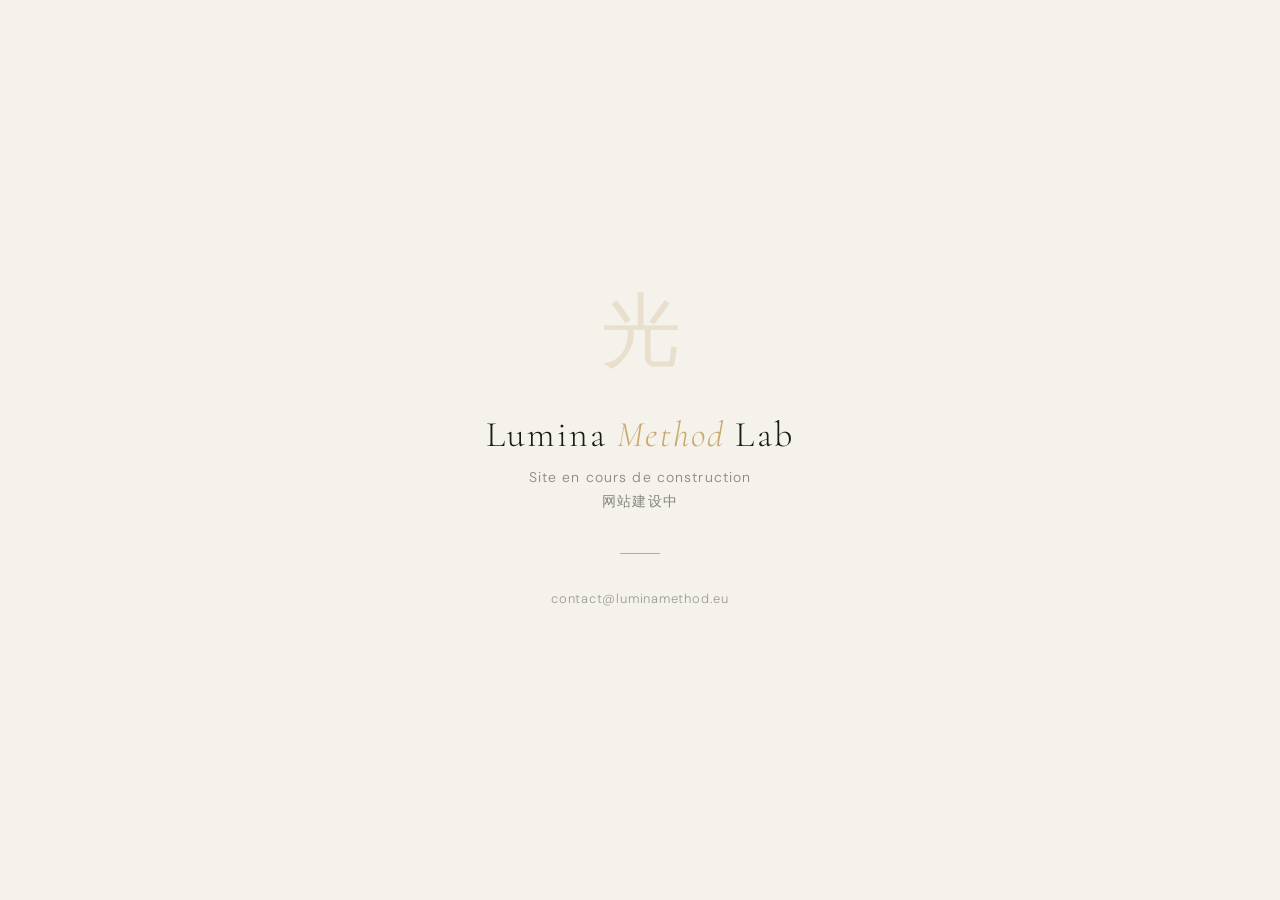
==== index.html @ 683ad3a1 "Add files via upload" ====
<!DOCTYPE html>
<html lang="zh">
<head>
<meta charset="UTF-8">
<meta name="viewport" content="width=device-width, initial-scale=1.0">
<title>Lumina Method Lab — Bientôt</title>
<link href="https://fonts.googleapis.com/css2?family=Cormorant+Garamond:ital,wght@0,300;1,300&family=DM+Sans:wght@300&display=swap" rel="stylesheet">
<style>
  * { margin: 0; padding: 0; box-sizing: border-box; }
  body {
    background: #f5f2ec;
    color: #1a1a18;
    font-family: 'DM Sans', sans-serif;
    font-weight: 300;
    min-height: 100vh;
    display: flex;
    flex-direction: column;
    align-items: center;
    justify-content: center;
    text-align: center;
    padding: 40px;
  }
  .mark {
    font-family: 'Cormorant Garamond', serif;
    font-size: 80px;
    font-weight: 300;
    color: rgba(200,169,110,0.25);
    line-height: 1;
    margin-bottom: 40px;
    letter-spacing: -0.02em;
  }
  h1 {
    font-family: 'Cormorant Garamond', serif;
    font-size: 36px;
    font-weight: 300;
    letter-spacing: 0.06em;
    margin-bottom: 12px;
  }
  h1 span { color: #c8a96e; font-style: italic; }
  p {
    font-size: 14px;
    letter-spacing: 0.08em;
    opacity: 0.5;
    margin-bottom: 6px;
  }
  .divider {
    width: 40px; height: 1px;
    background: #c8a96e;
    margin: 36px auto;
  }
  .contact {
    font-size: 13px;
    opacity: 0.4;
    letter-spacing: 0.06em;
  }
</style>
</head>
<body>
  <div class="mark">光</div>
  <h1>Lumina <span>Method</span> Lab</h1>
  <p>Site en cours de construction</p>
  <p>网站建设中</p>
  <div class="divider"></div>
  <div class="contact">contact@luminamethod.eu</div>
</body>
</html>
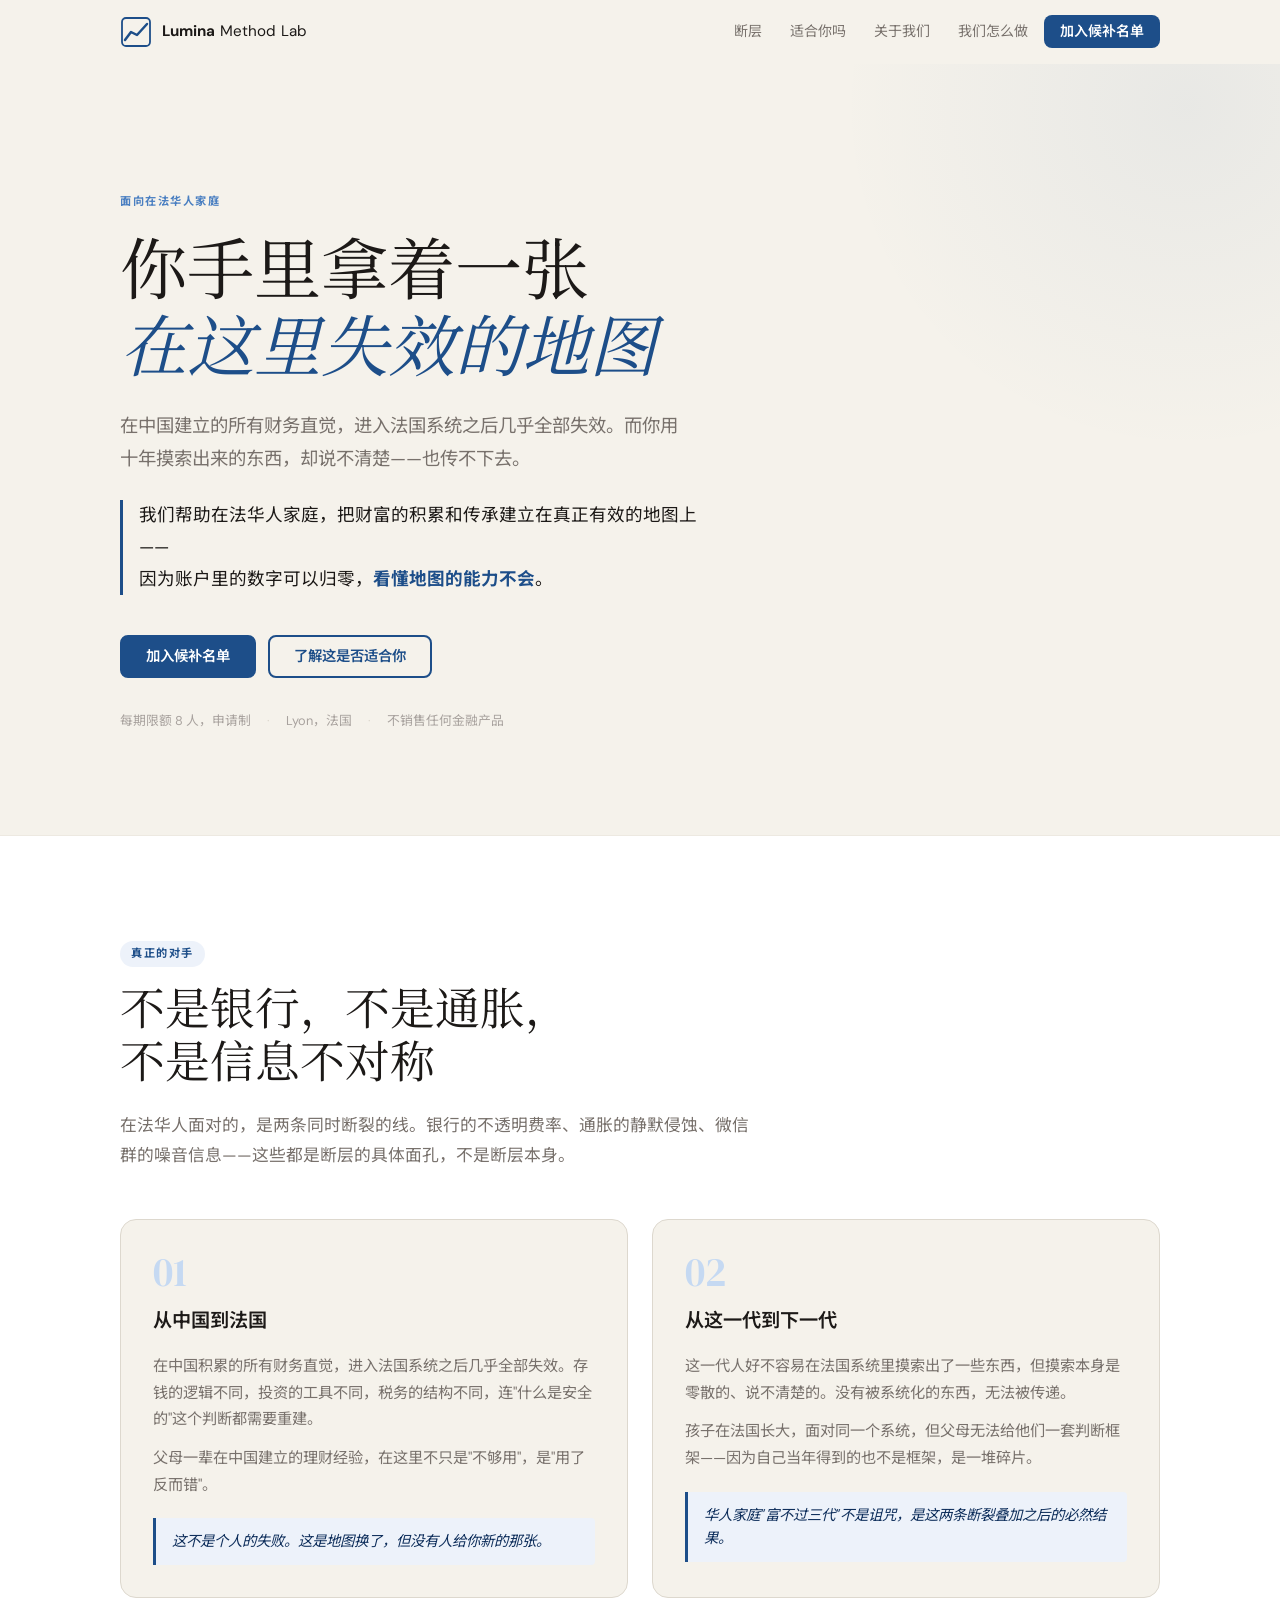
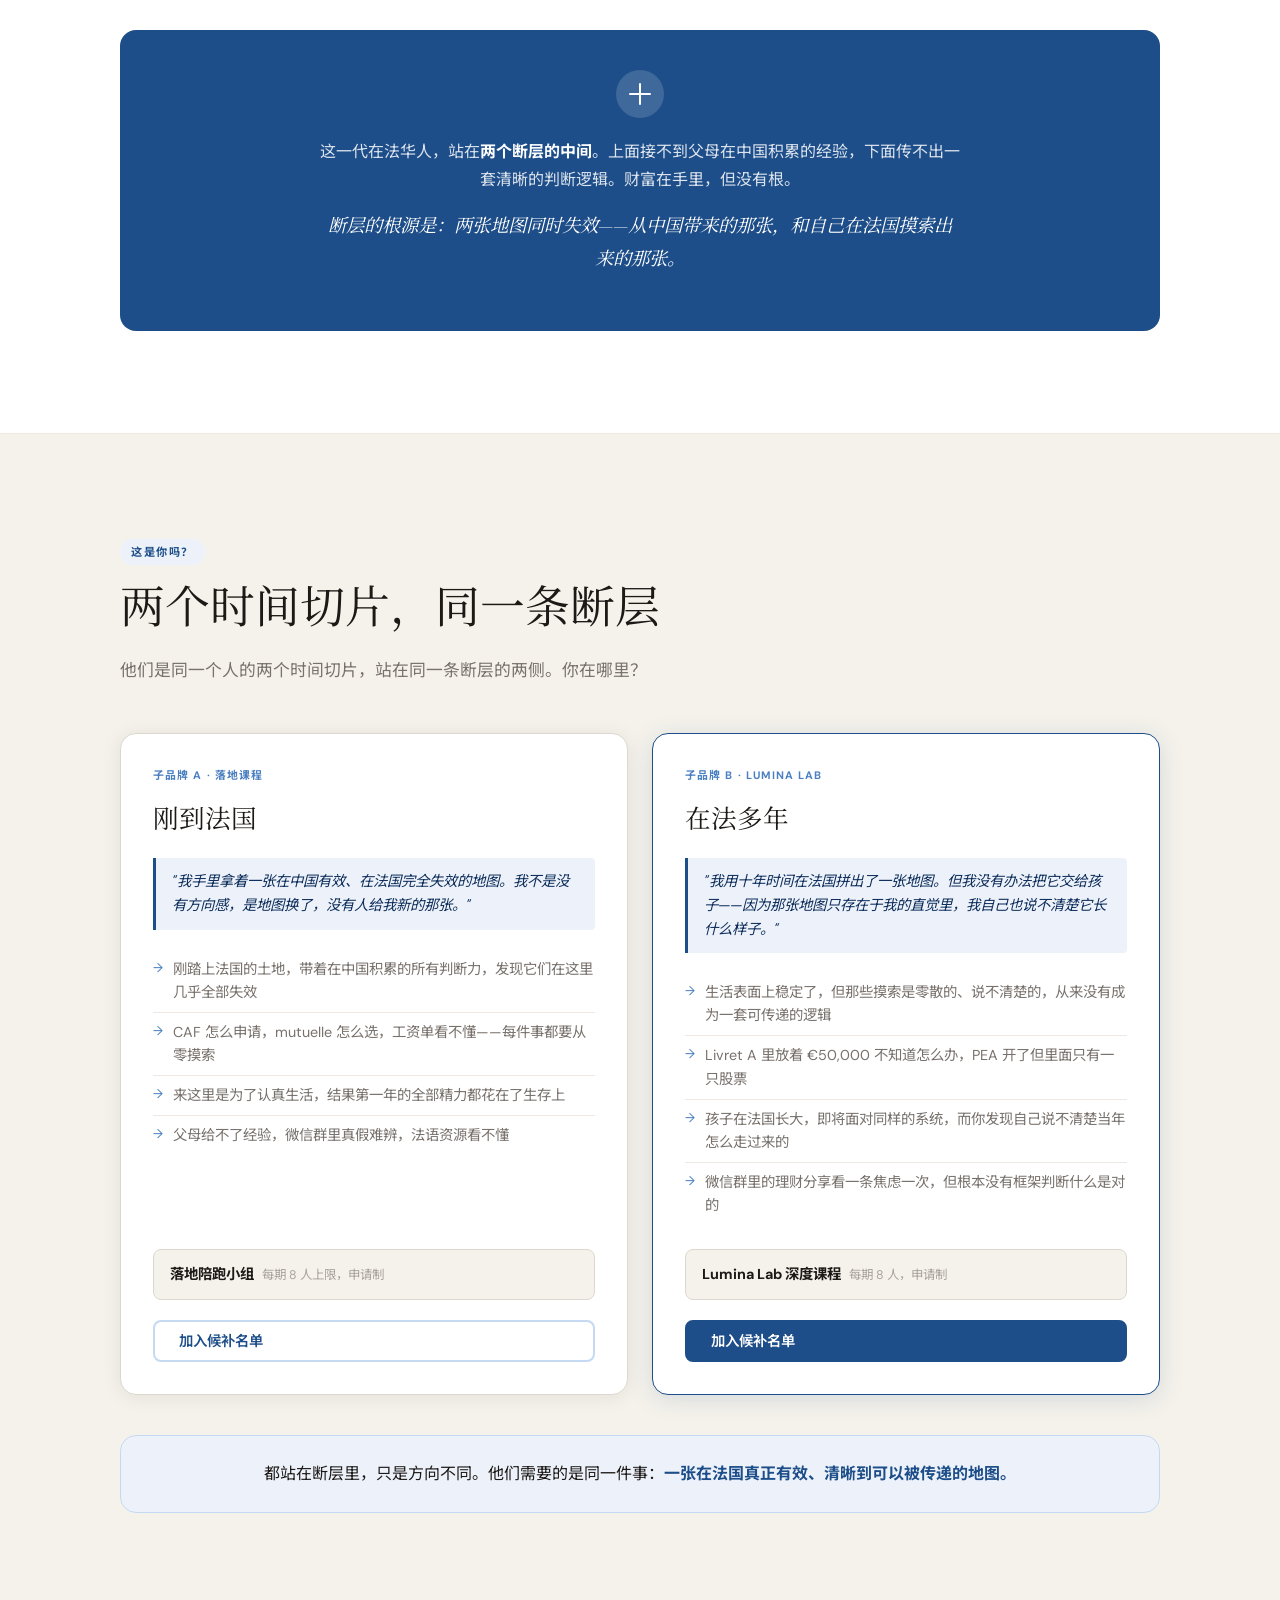
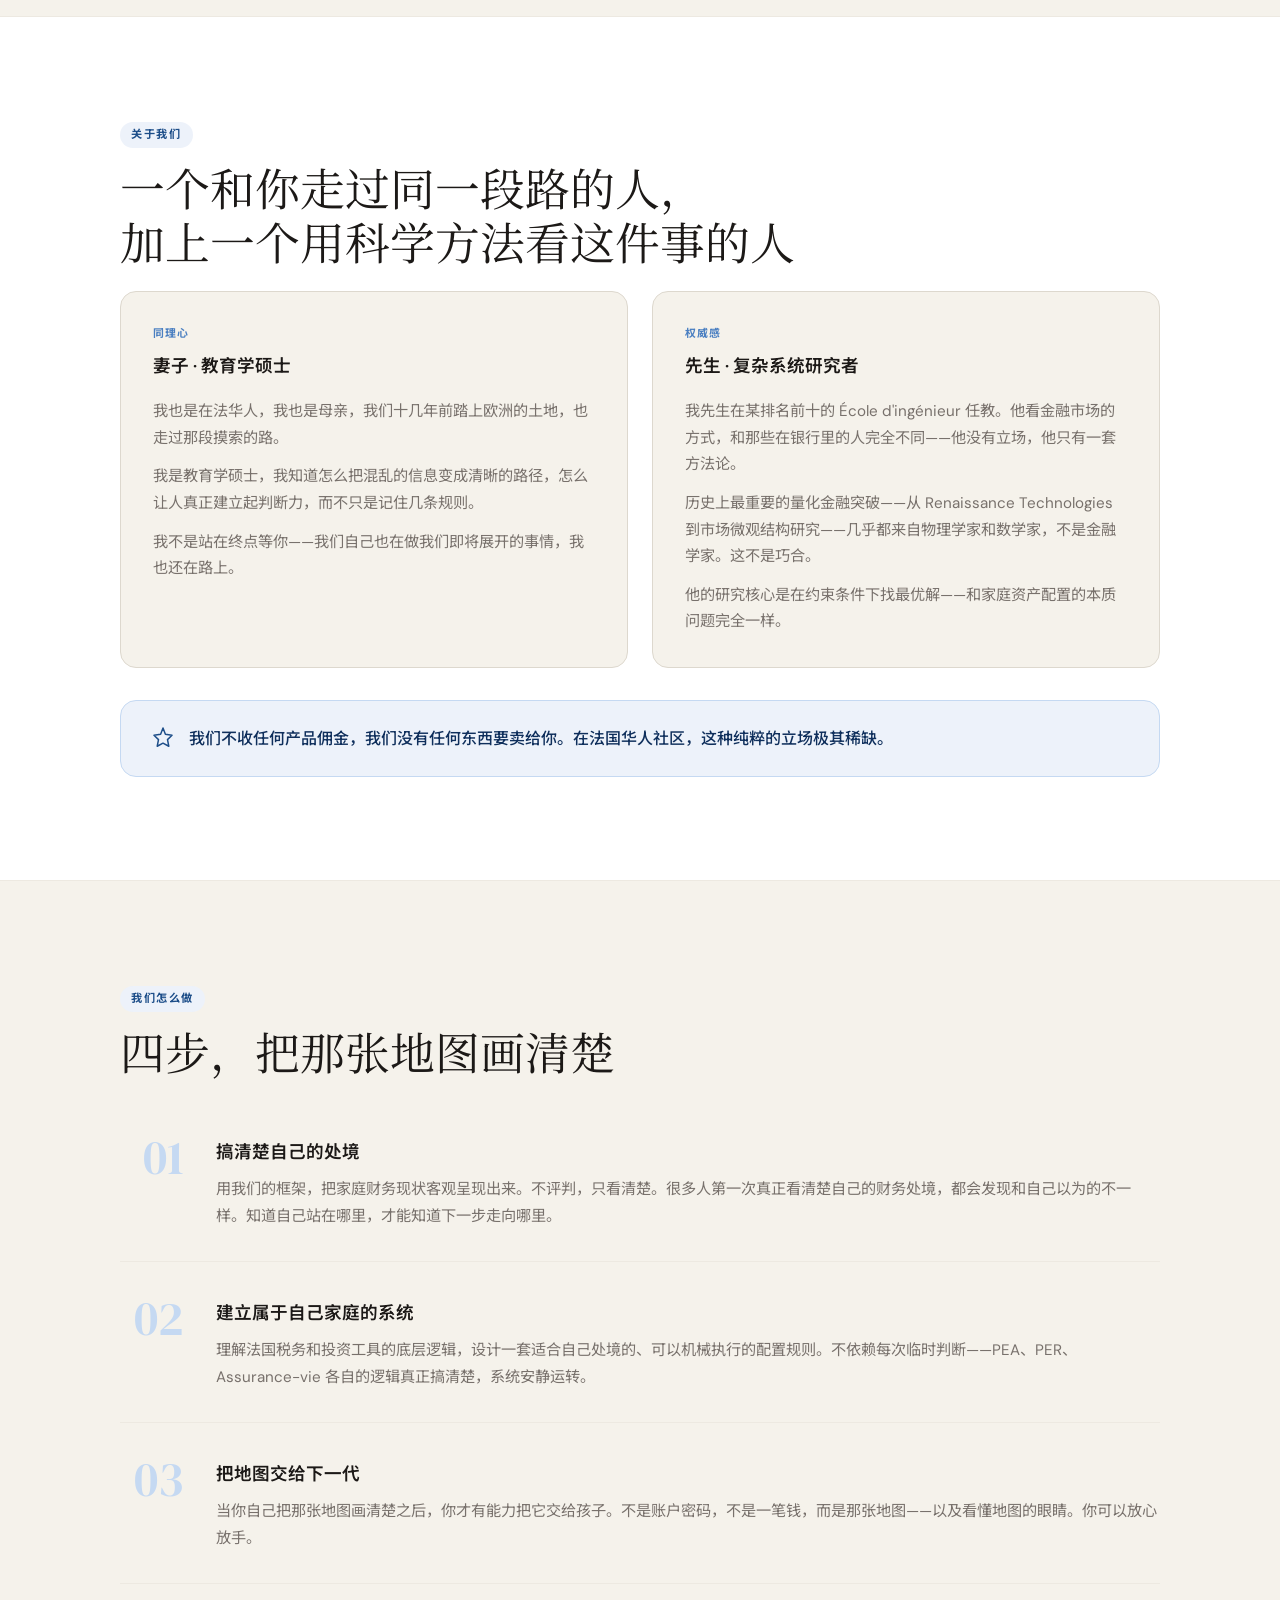
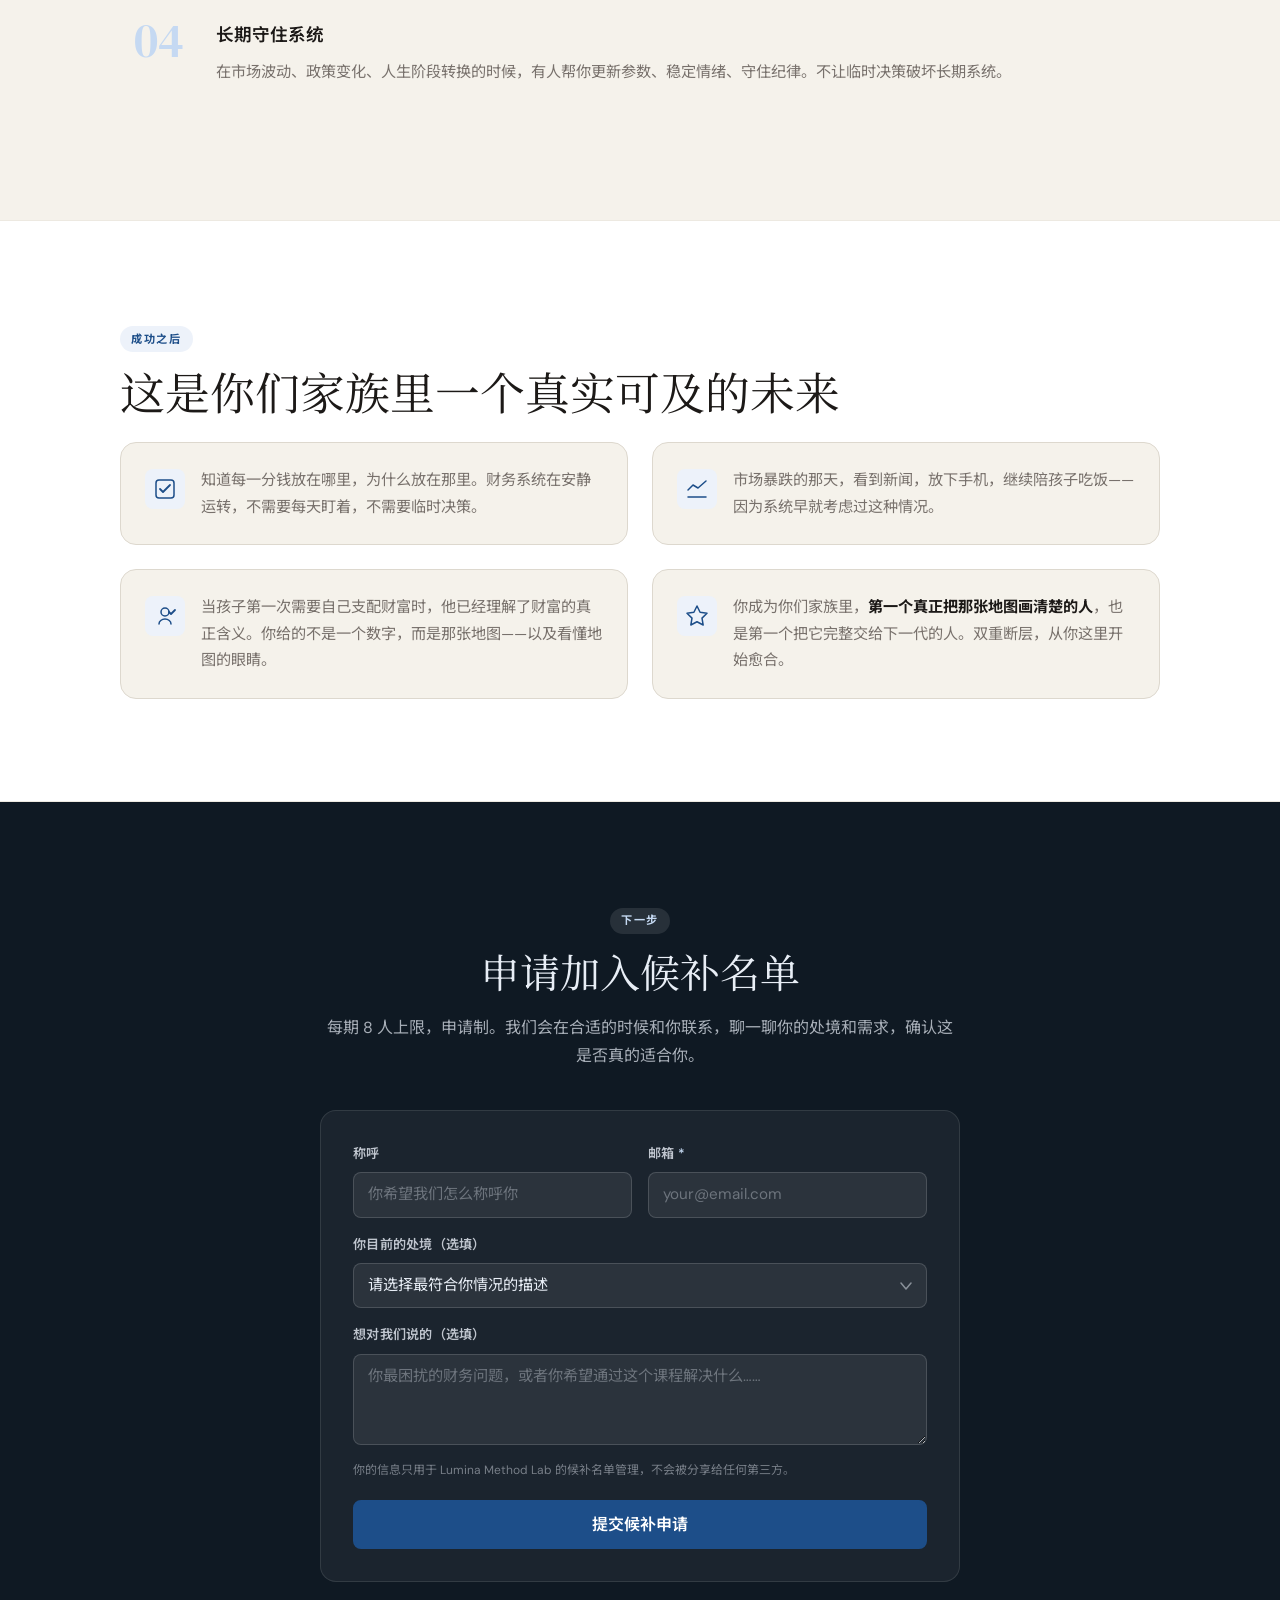
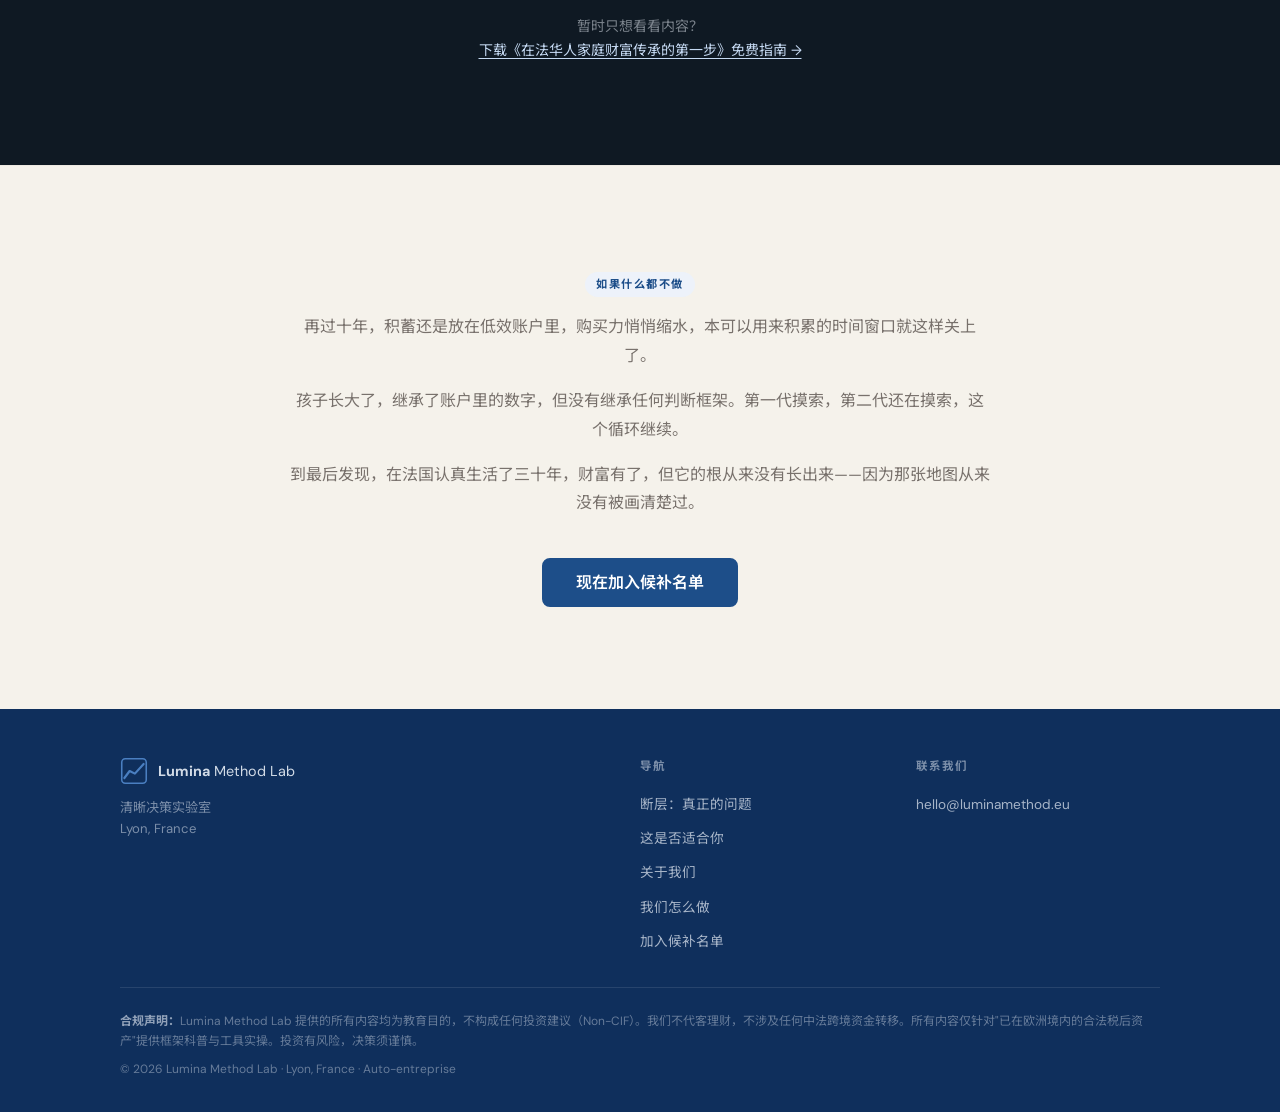
==== commit 8619ab86: "first update" ====
--- a/index.html
+++ b/index.html
@@ -1,66 +1,472 @@
 <!DOCTYPE html>
-<html lang="zh">
+<html lang="zh-Hans">
 <head>
-<meta charset="UTF-8">
-<meta name="viewport" content="width=device-width, initial-scale=1.0">
-<title>Lumina Method Lab — Bientôt</title>
-<link href="https://fonts.googleapis.com/css2?family=Cormorant+Garamond:ital,wght@0,300;1,300&family=DM+Sans:wght@300&display=swap" rel="stylesheet">
-<style>
-  * { margin: 0; padding: 0; box-sizing: border-box; }
-  body {
-    background: #f5f2ec;
-    color: #1a1a18;
-    font-family: 'DM Sans', sans-serif;
-    font-weight: 300;
-    min-height: 100vh;
-    display: flex;
-    flex-direction: column;
-    align-items: center;
-    justify-content: center;
-    text-align: center;
-    padding: 40px;
-  }
-  .mark {
-    font-family: 'Cormorant Garamond', serif;
-    font-size: 80px;
-    font-weight: 300;
-    color: rgba(200,169,110,0.25);
-    line-height: 1;
-    margin-bottom: 40px;
-    letter-spacing: -0.02em;
-  }
-  h1 {
-    font-family: 'Cormorant Garamond', serif;
-    font-size: 36px;
-    font-weight: 300;
-    letter-spacing: 0.06em;
-    margin-bottom: 12px;
-  }
-  h1 span { color: #c8a96e; font-style: italic; }
-  p {
-    font-size: 14px;
-    letter-spacing: 0.08em;
-    opacity: 0.5;
-    margin-bottom: 6px;
-  }
-  .divider {
-    width: 40px; height: 1px;
-    background: #c8a96e;
-    margin: 36px auto;
-  }
-  .contact {
-    font-size: 13px;
-    opacity: 0.4;
-    letter-spacing: 0.06em;
-  }
-</style>
+  <meta charset="UTF-8">
+  <meta name="viewport" content="width=device-width, initial-scale=1.0">
+  <title>Lumina Method Lab｜在法华人家庭财富传承</title>
+  <meta name="description" content="我们帮助在法华人家庭，把财富的积累和传承建立在真正有效的地图上——因为账户里的数字可以归零，看懂地图的能力不会。">
+  <meta property="og:title" content="Lumina Method Lab｜在法华人家庭财富传承">
+  <meta property="og:description" content="我们帮助在法华人家庭，把财富的积累和传承建立在真正有效的地图上。">
+  <meta property="og:type" content="website">
+  <meta name="theme-color" content="#1D4E89">
+  <link rel="icon" type="image/svg+xml" href="data:image/svg+xml,%3Csvg xmlns='http://www.w3.org/2000/svg' viewBox='0 0 32 32'%3E%3Crect x='2' y='2' width='28' height='28' rx='4' fill='none' stroke='%231D4E89' stroke-width='2'/%3E%3Cpolyline points='5,24 11,16 17,19 27,8' fill='none' stroke='%231D4E89' stroke-width='2.5' stroke-linecap='round' stroke-linejoin='round'/%3E%3C/svg%3E">
+  <link rel="preconnect" href="https://fonts.googleapis.com">
+  <link rel="preconnect" href="https://fonts.gstatic.com" crossorigin>
+  <link href="https://fonts.googleapis.com/css2?family=DM+Serif+Display:ital@0;1&family=DM+Sans:ital,wght@0,300;0,400;0,500;0,600;0,700;1,400&family=Noto+Sans+SC:wght@400;500;700&family=Noto+Serif+SC:wght@400;600&display=swap" rel="stylesheet">
+  <link rel="stylesheet" href="styles.css">
 </head>
 <body>
-  <div class="mark">光</div>
-  <h1>Lumina <span>Method</span> Lab</h1>
-  <p>Site en cours de construction</p>
-  <p>网站建设中</p>
-  <div class="divider"></div>
-  <div class="contact">contact@luminamethod.eu</div>
+
+  <!-- ====================================================
+       NAVIGATION
+       ==================================================== -->
+  <nav class="nav" id="nav">
+    <div class="nav-inner">
+      <a href="#" class="nav-logo" aria-label="Lumina Method Lab 首页">
+        <svg width="32" height="32" viewBox="0 0 32 32" fill="none" xmlns="http://www.w3.org/2000/svg" aria-hidden="true">
+          <rect x="2" y="2" width="28" height="28" rx="4" stroke="#1D4E89" stroke-width="1.8"/>
+          <polyline points="5,24 11,16 17,19 27,8" fill="none" stroke="#1D4E89" stroke-width="2.5" stroke-linecap="round" stroke-linejoin="round"/>
+        </svg>
+        <span class="nav-logo-text"><strong>Lumina</strong> Method Lab</span>
+      </a>
+      <button class="nav-toggle" id="navToggle" aria-label="打开菜单" aria-expanded="false">
+        <span></span><span></span><span></span>
+      </button>
+      <ul class="nav-links" id="navLinks" role="list">
+        <li><a href="#problem">断层</a></li>
+        <li><a href="#for-whom">适合你吗</a></li>
+        <li><a href="#about">关于我们</a></li>
+        <li><a href="#plan">我们怎么做</a></li>
+        <li><a href="#waitlist" class="nav-cta">加入候补名单</a></li>
+      </ul>
+    </div>
+  </nav>
+
+  <main>
+
+    <!-- ====================================================
+         HERO
+         ==================================================== -->
+    <section class="hero" id="hero">
+      <div class="container">
+        <div class="hero-label">面向在法华人家庭</div>
+        <h1 class="hero-title">
+          你手里拿着一张<br>
+          <em>在这里失效的地图</em>
+        </h1>
+        <p class="hero-subtitle">
+          在中国建立的所有财务直觉，进入法国系统之后几乎全部失效。而你用十年摸索出来的东西，却说不清楚——也传不下去。
+        </p>
+        <p class="hero-oneliner">
+          我们帮助在法华人家庭，把财富的积累和传承建立在真正有效的地图上——<br>因为账户里的数字可以归零，<strong>看懂地图的能力不会</strong>。
+        </p>
+        <div class="hero-actions">
+          <a href="#waitlist" class="btn btn-primary">加入候补名单</a>
+          <a href="#for-whom" class="btn btn-secondary">了解这是否适合你</a>
+        </div>
+        <div class="hero-proof">
+          <span>每期限额 8 人，申请制</span>
+          <span class="dot">·</span>
+          <span>Lyon，法国</span>
+          <span class="dot">·</span>
+          <span>不销售任何金融产品</span>
+        </div>
+      </div>
+      <div class="hero-bg-accent" aria-hidden="true"></div>
+    </section>
+
+    <!-- ====================================================
+         THE PROBLEM — 双重断层
+         ==================================================== -->
+    <section class="section problem" id="problem">
+      <div class="container">
+        <div class="section-label">真正的对手</div>
+        <h2 class="section-title">不是银行，不是通胀，<br>不是信息不对称</h2>
+        <p class="section-intro">
+          在法华人面对的，是两条同时断裂的线。银行的不透明费率、通胀的静默侵蚀、微信群的噪音信息——这些都是断层的具体面孔，不是断层本身。
+        </p>
+
+        <div class="fault-grid">
+          <div class="fault-card">
+            <div class="fault-number">01</div>
+            <h3 class="fault-title">从中国到法国</h3>
+            <p>在中国积累的所有财务直觉，进入法国系统之后几乎全部失效。存钱的逻辑不同，投资的工具不同，税务的结构不同，连"什么是安全的"这个判断都需要重建。</p>
+            <p>父母一辈在中国建立的理财经验，在这里不只是"不够用"，是"用了反而错"。</p>
+            <div class="fault-quote">这不是个人的失败。这是地图换了，但没有人给你新的那张。</div>
+          </div>
+          <div class="fault-card">
+            <div class="fault-number">02</div>
+            <h3 class="fault-title">从这一代到下一代</h3>
+            <p>这一代人好不容易在法国系统里摸索出了一些东西，但摸索本身是零散的、说不清楚的。没有被系统化的东西，无法被传递。</p>
+            <p>孩子在法国长大，面对同一个系统，但父母无法给他们一套判断框架——因为自己当年得到的也不是框架，是一堆碎片。</p>
+            <div class="fault-quote">华人家庭"富不过三代"不是诅咒，是这两条断裂叠加之后的必然结果。</div>
+          </div>
+        </div>
+
+        <div class="fault-crosspoint">
+          <div class="fault-crosspoint-inner">
+            <div class="fault-crosspoint-icon" aria-hidden="true">
+              <svg width="24" height="24" viewBox="0 0 24 24" fill="none" xmlns="http://www.w3.org/2000/svg">
+                <path d="M12 2L12 22M2 12L22 12" stroke="#1D4E89" stroke-width="2" stroke-linecap="round"/>
+              </svg>
+            </div>
+            <p>这一代在法华人，站在<strong>两个断层的中间</strong>。上面接不到父母在中国积累的经验，下面传不出一套清晰的判断逻辑。财富在手里，但没有根。</p>
+            <p class="fault-crosspoint-emphasis">断层的根源是：两张地图同时失效——从中国带来的那张，和自己在法国摸索出来的那张。</p>
+          </div>
+        </div>
+      </div>
+    </section>
+
+    <!-- ====================================================
+         FOR WHOM — 两个英雄
+         ==================================================== -->
+    <section class="section for-whom" id="for-whom">
+      <div class="container">
+        <div class="section-label">这是你吗？</div>
+        <h2 class="section-title">两个时间切片，同一条断层</h2>
+        <p class="section-intro">
+          他们是同一个人的两个时间切片，站在同一条断层的两侧。你在哪里？
+        </p>
+
+        <div class="persona-grid">
+
+          <div class="persona-card">
+            <div class="persona-tag">子品牌 A · 落地课程</div>
+            <h3 class="persona-title">刚到法国</h3>
+            <p class="persona-feel">
+              "我手里拿着一张在中国有效、在法国完全失效的地图。我不是没有方向感，是地图换了，没有人给我新的那张。"
+            </p>
+            <ul class="persona-list">
+              <li>刚踏上法国的土地，带着在中国积累的所有判断力，发现它们在这里几乎全部失效</li>
+              <li>CAF 怎么申请，mutuelle 怎么选，工资单看不懂——每件事都要从零摸索</li>
+              <li>来这里是为了认真生活，结果第一年的全部精力都花在了生存上</li>
+              <li>父母给不了经验，微信群里真假难辨，法语资源看不懂</li>
+            </ul>
+            <div class="persona-product">
+              <strong>落地陪跑小组</strong>
+              <span>每期 8 人上限，申请制</span>
+            </div>
+            <a href="#waitlist" class="btn btn-outline">加入候补名单</a>
+          </div>
+
+          <div class="persona-card persona-card--accent">
+            <div class="persona-tag">子品牌 B · Lumina Lab</div>
+            <h3 class="persona-title">在法多年</h3>
+            <p class="persona-feel">
+              "我用十年时间在法国拼出了一张地图。但我没有办法把它交给孩子——因为那张地图只存在于我的直觉里，我自己也说不清楚它长什么样子。"
+            </p>
+            <ul class="persona-list">
+              <li>生活表面上稳定了，但那些摸索是零散的、说不清楚的，从来没有成为一套可传递的逻辑</li>
+              <li>Livret A 里放着 €50,000 不知道怎么办，PEA 开了但里面只有一只股票</li>
+              <li>孩子在法国长大，即将面对同样的系统，而你发现自己说不清楚当年怎么走过来的</li>
+              <li>微信群里的理财分享看一条焦虑一次，但根本没有框架判断什么是对的</li>
+            </ul>
+            <div class="persona-product">
+              <strong>Lumina Lab 深度课程</strong>
+              <span>每期 8 人，申请制</span>
+            </div>
+            <a href="#waitlist" class="btn btn-primary">加入候补名单</a>
+          </div>
+
+        </div>
+
+        <div class="persona-shared">
+          <p>都站在断层里，只是方向不同。他们需要的是同一件事：<strong>一张在法国真正有效、清晰到可以被传递的地图。</strong></p>
+        </div>
+      </div>
+    </section>
+
+    <!-- ====================================================
+         ABOUT — 向导
+         ==================================================== -->
+    <section class="section about" id="about">
+      <div class="container">
+        <div class="section-label">关于我们</div>
+        <h2 class="section-title">一个和你走过同一段路的人，<br>加上一个用科学方法看这件事的人</h2>
+
+        <div class="about-grid">
+          <div class="about-card">
+            <div class="about-role">同理心</div>
+            <h3>妻子 · 教育学硕士</h3>
+            <p>我也是在法华人，我也是母亲，我们十几年前踏上欧洲的土地，也走过那段摸索的路。</p>
+            <p>我是教育学硕士，我知道怎么把混乱的信息变成清晰的路径，怎么让人真正建立起判断力，而不只是记住几条规则。</p>
+            <p>我不是站在终点等你——我们自己也在做我们即将展开的事情，我也还在路上。</p>
+          </div>
+          <div class="about-card">
+            <div class="about-role">权威感</div>
+            <h3>先生 · 复杂系统研究者</h3>
+            <p>我先生在某排名前十的 École d'ingénieur 任教。他看金融市场的方式，和那些在银行里的人完全不同——他没有立场，他只有一套方法论。</p>
+            <p>历史上最重要的量化金融突破——从 Renaissance Technologies 到市场微观结构研究——几乎都来自物理学家和数学家，不是金融学家。这不是巧合。</p>
+            <p>他的研究核心是在约束条件下找最优解——和家庭资产配置的本质问题完全一样。</p>
+          </div>
+        </div>
+
+        <div class="about-stance">
+          <svg class="about-stance-icon" width="20" height="20" viewBox="0 0 20 20" fill="none" xmlns="http://www.w3.org/2000/svg" aria-hidden="true">
+            <path d="M10 1L12.39 7.26L19 8.27L14.5 12.64L15.78 19.23L10 16.17L4.22 19.23L5.5 12.64L1 8.27L7.61 7.26L10 1Z" stroke="#1D4E89" stroke-width="1.5" stroke-linejoin="round"/>
+          </svg>
+          <p>我们不收任何产品佣金，我们没有任何东西要卖给你。在法国华人社区，这种纯粹的立场极其稀缺。</p>
+        </div>
+      </div>
+    </section>
+
+    <!-- ====================================================
+         PLAN — 计划
+         ==================================================== -->
+    <section class="section plan" id="plan">
+      <div class="container">
+        <div class="section-label">我们怎么做</div>
+        <h2 class="section-title">四步，把那张地图画清楚</h2>
+
+        <div class="steps">
+          <div class="step">
+            <div class="step-number">01</div>
+            <div class="step-content">
+              <h3>搞清楚自己的处境</h3>
+              <p>用我们的框架，把家庭财务现状客观呈现出来。不评判，只看清楚。很多人第一次真正看清楚自己的财务处境，都会发现和自己以为的不一样。知道自己站在哪里，才能知道下一步走向哪里。</p>
+            </div>
+          </div>
+          <div class="step">
+            <div class="step-number">02</div>
+            <div class="step-content">
+              <h3>建立属于自己家庭的系统</h3>
+              <p>理解法国税务和投资工具的底层逻辑，设计一套适合自己处境的、可以机械执行的配置规则。不依赖每次临时判断——PEA、PER、Assurance-vie 各自的逻辑真正搞清楚，系统安静运转。</p>
+            </div>
+          </div>
+          <div class="step">
+            <div class="step-number">03</div>
+            <div class="step-content">
+              <h3>把地图交给下一代</h3>
+              <p>当你自己把那张地图画清楚之后，你才有能力把它交给孩子。不是账户密码，不是一笔钱，而是那张地图——以及看懂地图的眼睛。你可以放心放手。</p>
+            </div>
+          </div>
+          <div class="step">
+            <div class="step-number">04</div>
+            <div class="step-content">
+              <h3>长期守住系统</h3>
+              <p>在市场波动、政策变化、人生阶段转换的时候，有人帮你更新参数、稳定情绪、守住纪律。不让临时决策破坏长期系统。</p>
+            </div>
+          </div>
+        </div>
+      </div>
+    </section>
+
+    <!-- ====================================================
+         SUCCESS VISION
+         ==================================================== -->
+    <section class="section success" id="success">
+      <div class="container">
+        <div class="section-label">成功之后</div>
+        <h2 class="section-title">这是你们家族里一个真实可及的未来</h2>
+
+        <div class="success-grid">
+          <div class="success-item">
+            <div class="success-icon" aria-hidden="true">
+              <svg width="24" height="24" viewBox="0 0 24 24" fill="none" xmlns="http://www.w3.org/2000/svg">
+                <rect x="3" y="3" width="18" height="18" rx="3" stroke="#1D4E89" stroke-width="1.5"/>
+                <path d="M7 12L10 15L17 8" stroke="#1D4E89" stroke-width="1.8" stroke-linecap="round" stroke-linejoin="round"/>
+              </svg>
+            </div>
+            <p>知道每一分钱放在哪里，为什么放在那里。财务系统在安静运转，不需要每天盯着，不需要临时决策。</p>
+          </div>
+          <div class="success-item">
+            <div class="success-icon" aria-hidden="true">
+              <svg width="24" height="24" viewBox="0 0 24 24" fill="none" xmlns="http://www.w3.org/2000/svg">
+                <path d="M3 13L8 8L13 11L21 4" stroke="#1D4E89" stroke-width="1.5" stroke-linecap="round" stroke-linejoin="round"/>
+                <path d="M3 20L21 20" stroke="#1D4E89" stroke-width="1.5" stroke-linecap="round"/>
+              </svg>
+            </div>
+            <p>市场暴跌的那天，看到新闻，放下手机，继续陪孩子吃饭——因为系统早就考虑过这种情况。</p>
+          </div>
+          <div class="success-item">
+            <div class="success-icon" aria-hidden="true">
+              <svg width="24" height="24" viewBox="0 0 24 24" fill="none" xmlns="http://www.w3.org/2000/svg">
+                <circle cx="12" cy="8" r="4" stroke="#1D4E89" stroke-width="1.5"/>
+                <path d="M6 20C6 17.239 8.686 15 12 15C15.314 15 18 17.239 18 20" stroke="#1D4E89" stroke-width="1.5" stroke-linecap="round"/>
+                <path d="M16 8L18 10L22 6" stroke="#1D4E89" stroke-width="1.8" stroke-linecap="round" stroke-linejoin="round"/>
+              </svg>
+            </div>
+            <p>当孩子第一次需要自己支配财富时，他已经理解了财富的真正含义。你给的不是一个数字，而是那张地图——以及看懂地图的眼睛。</p>
+          </div>
+          <div class="success-item">
+            <div class="success-icon" aria-hidden="true">
+              <svg width="24" height="24" viewBox="0 0 24 24" fill="none" xmlns="http://www.w3.org/2000/svg">
+                <path d="M12 2L15.09 8.26L22 9.27L17 14.14L18.18 21.02L12 17.77L5.82 21.02L7 14.14L2 9.27L8.91 8.26L12 2Z" stroke="#1D4E89" stroke-width="1.5" stroke-linejoin="round"/>
+              </svg>
+            </div>
+            <p>你成为你们家族里，<strong>第一个真正把那张地图画清楚的人</strong>，也是第一个把它完整交给下一代的人。双重断层，从你这里开始愈合。</p>
+          </div>
+        </div>
+      </div>
+    </section>
+
+    <!-- ====================================================
+         WAITLIST CTA
+         ==================================================== -->
+    <section class="section waitlist" id="waitlist">
+      <div class="container">
+        <div class="waitlist-inner">
+          <div class="section-label light">下一步</div>
+          <h2 class="waitlist-title">申请加入候补名单</h2>
+          <p class="waitlist-subtitle">
+            每期 8 人上限，申请制。我们会在合适的时候和你联系，聊一聊你的处境和需求，确认这是否真的适合你。
+          </p>
+
+          <form class="waitlist-form" id="waitlistForm" novalidate>
+            <div class="form-row">
+              <div class="form-group">
+                <label for="name">称呼</label>
+                <input type="text" id="name" name="name" placeholder="你希望我们怎么称呼你" autocomplete="given-name">
+              </div>
+              <div class="form-group">
+                <label for="email">邮箱 <span class="required">*</span></label>
+                <input type="email" id="email" name="email" placeholder="your@email.com" required autocomplete="email">
+              </div>
+            </div>
+            <div class="form-group">
+              <label for="situation">你目前的处境（选填）</label>
+              <select id="situation" name="situation">
+                <option value="">请选择最符合你情况的描述</option>
+                <option value="new">刚到法国 / 在法不到 3 年</option>
+                <option value="established">在法 3 年以上，生活相对稳定</option>
+                <option value="unsure">不确定，想先了解</option>
+              </select>
+            </div>
+            <div class="form-group">
+              <label for="message">想对我们说的（选填）</label>
+              <textarea id="message" name="message" rows="3" placeholder="你最困扰的财务问题，或者你希望通过这个课程解决什么……"></textarea>
+            </div>
+            <div class="form-disclaimer">
+              你的信息只用于 Lumina Method Lab 的候补名单管理，不会被分享给任何第三方。
+            </div>
+            <button type="submit" class="btn btn-primary btn-large">提交候补申请</button>
+          </form>
+
+          <div class="waitlist-success" id="waitlistSuccess" style="display:none">
+            <div class="success-check" aria-hidden="true">✓</div>
+            <h3>申请已收到</h3>
+            <p>谢谢你迈出这一步。我们会认真读你写的每一条信息，在合适的时候和你联系。</p>
+          </div>
+
+          <div class="waitlist-alternative">
+            <p>暂时只想看看内容？</p>
+            <a href="#" class="link-subtle">下载《在法华人家庭财富传承的第一步》免费指南 →</a>
+          </div>
+        </div>
+      </div>
+    </section>
+
+    <!-- ====================================================
+         IF YOU DON'T ACT
+         ==================================================== -->
+    <section class="section consequence" id="consequence">
+      <div class="container">
+        <div class="consequence-inner">
+          <div class="section-label">如果什么都不做</div>
+          <div class="consequence-text">
+            <p>再过十年，积蓄还是放在低效账户里，购买力悄悄缩水，本可以用来积累的时间窗口就这样关上了。</p>
+            <p>孩子长大了，继承了账户里的数字，但没有继承任何判断框架。第一代摸索，第二代还在摸索，这个循环继续。</p>
+            <p>到最后发现，在法国认真生活了三十年，财富有了，但它的根从来没有长出来——因为那张地图从来没有被画清楚过。</p>
+          </div>
+          <a href="#waitlist" class="btn btn-primary btn-large">现在加入候补名单</a>
+        </div>
+      </div>
+    </section>
+
+  </main>
+
+  <!-- ====================================================
+       FOOTER
+       ==================================================== -->
+  <footer class="footer">
+    <div class="container">
+      <div class="footer-grid">
+        <div class="footer-brand">
+          <a href="#" class="footer-logo" aria-label="Lumina Method Lab">
+            <svg width="28" height="28" viewBox="0 0 32 32" fill="none" xmlns="http://www.w3.org/2000/svg" aria-hidden="true">
+              <rect x="2" y="2" width="28" height="28" rx="4" stroke="#4A7FC1" stroke-width="1.8"/>
+              <polyline points="5,24 11,16 17,19 27,8" fill="none" stroke="#4A7FC1" stroke-width="2.5" stroke-linecap="round" stroke-linejoin="round"/>
+            </svg>
+            <span><strong>Lumina</strong> Method Lab</span>
+          </a>
+          <p class="footer-tagline">清晰决策实验室<br>Lyon, France</p>
+        </div>
+        <div class="footer-nav">
+          <h4>导航</h4>
+          <ul role="list">
+            <li><a href="#problem">断层：真正的问题</a></li>
+            <li><a href="#for-whom">这是否适合你</a></li>
+            <li><a href="#about">关于我们</a></li>
+            <li><a href="#plan">我们怎么做</a></li>
+            <li><a href="#waitlist">加入候补名单</a></li>
+          </ul>
+        </div>
+        <div class="footer-contact">
+          <h4>联系我们</h4>
+          <ul role="list">
+            <li><a href="mailto:hello@luminamethod.eu">hello@luminamethod.eu</a></li>
+          </ul>
+        </div>
+      </div>
+      <div class="footer-disclaimer">
+        <p><strong>合规声明：</strong>Lumina Method Lab 提供的所有内容均为教育目的，不构成任何投资建议（Non-CIF）。我们不代客理财，不涉及任何中法跨境资金转移。所有内容仅针对"已在欧洲境内的合法税后资产"提供框架科普与工具实操。投资有风险，决策须谨慎。</p>
+        <p>© 2026 Lumina Method Lab · Lyon, France · Auto-entreprise</p>
+      </div>
+    </div>
+  </footer>
+
+  <script>
+    // Mobile nav toggle
+    const navToggle = document.getElementById('navToggle');
+    const navLinks = document.getElementById('navLinks');
+    navToggle.addEventListener('click', () => {
+      const expanded = navToggle.getAttribute('aria-expanded') === 'true';
+      navToggle.setAttribute('aria-expanded', String(!expanded));
+      navLinks.classList.toggle('is-open');
+    });
+
+    // Close mobile nav on link click
+    navLinks.querySelectorAll('a').forEach(link => {
+      link.addEventListener('click', () => {
+        navLinks.classList.remove('is-open');
+        navToggle.setAttribute('aria-expanded', 'false');
+      });
+    });
+
+    // Sticky nav shadow on scroll
+    const nav = document.getElementById('nav');
+    window.addEventListener('scroll', () => {
+      nav.classList.toggle('nav--scrolled', window.scrollY > 20);
+    }, { passive: true });
+
+    // Waitlist form
+    const form = document.getElementById('waitlistForm');
+    const successMsg = document.getElementById('waitlistSuccess');
+    form.addEventListener('submit', (e) => {
+      e.preventDefault();
+      const email = document.getElementById('email').value.trim();
+      if (!email) {
+        document.getElementById('email').focus();
+        return;
+      }
+      // For now, show success message.
+      // To connect a real backend, replace this with a fetch() call to your form endpoint.
+      form.style.display = 'none';
+      successMsg.style.display = 'block';
+    });
+
+    // Smooth scroll for anchor links
+    document.querySelectorAll('a[href^="#"]').forEach(anchor => {
+      anchor.addEventListener('click', (e) => {
+        const target = document.querySelector(anchor.getAttribute('href'));
+        if (target) {
+          e.preventDefault();
+          const navHeight = nav.offsetHeight;
+          const top = target.getBoundingClientRect().top + window.scrollY - navHeight - 16;
+          window.scrollTo({ top, behavior: 'smooth' });
+        }
+      });
+    });
+  </script>
 </body>
 </html>
--- a/styles.css
+++ b/styles.css
@@ -0,0 +1,962 @@
+/* ============================================================
+   LUMINA METHOD LAB — Landing Page Styles
+   Brand: Journal × Carte fusion
+   Accent: #1D4E89 (deep navy)  Background: #F5F2EB (warm off-white)
+   Fonts: DM Serif Display · DM Sans · Noto Sans SC
+   ============================================================ */
+
+/* ── Design Tokens ─────────────────────────────────────────── */
+:root {
+  --bg:              #F5F2EB;
+  --bg-dark:         #0F1923;
+  --card:            #FFFFFF;
+  --tint:            #EDF2FA;
+  --tint-dark:       #1A2B3E;
+
+  --accent:          #1D4E89;
+  --accent-dark:     #0F2F5C;
+  --accent-mid:      #4A7FC1;
+  --accent-light:    #C5D9F2;
+
+  --text:            #1C1917;
+  --text-on-dark:    #E8EEF6;
+  --muted:           #78716C;
+  --subtle:          #A8A29E;
+
+  --border:          #DDD8CE;
+  --border-light:    #EDE9E1;
+
+  --font-display:    'DM Serif Display', 'Noto Serif SC', Georgia, serif;
+  --font-body:       'DM Sans', 'Noto Sans SC', -apple-system, sans-serif;
+
+  --radius-sm:       4px;
+  --radius-md:       8px;
+  --radius-lg:       16px;
+  --radius-full:     999px;
+
+  --shadow-card:     0 2px 20px rgba(28, 25, 23, 0.08);
+  --shadow-md:       0 4px 32px rgba(28, 25, 23, 0.12);
+
+  --max-w:           1120px;
+  --nav-h:           64px;
+
+  --ease:            cubic-bezier(0.4, 0, 0.2, 1);
+}
+
+/* ── Reset ─────────────────────────────────────────────────── */
+*, *::before, *::after { box-sizing: border-box; margin: 0; padding: 0; }
+
+html {
+  font-size: 16px;
+  scroll-behavior: smooth;
+  -webkit-text-size-adjust: 100%;
+}
+
+body {
+  font-family: var(--font-body);
+  font-size: 1rem;
+  line-height: 1.75;
+  color: var(--text);
+  background: var(--bg);
+  -webkit-font-smoothing: antialiased;
+  -moz-osx-font-smoothing: grayscale;
+}
+
+img, svg { display: block; max-width: 100%; }
+a { color: inherit; text-decoration: none; }
+ul[role="list"] { list-style: none; }
+button { cursor: pointer; font: inherit; border: none; background: none; }
+
+/* ── Layout helpers ─────────────────────────────────────────── */
+.container {
+  width: 100%;
+  max-width: var(--max-w);
+  margin: 0 auto;
+  padding: 0 clamp(1rem, 4vw, 2.5rem);
+}
+
+.section {
+  padding: clamp(4rem, 8vw, 7rem) 0;
+}
+
+/* ── Typography helpers ─────────────────────────────────────── */
+.section-label {
+  font-size: 0.7rem;
+  font-weight: 700;
+  letter-spacing: 0.14em;
+  text-transform: uppercase;
+  color: var(--accent);
+  background: var(--tint);
+  display: inline-block;
+  padding: 0.2rem 0.7rem;
+  border-radius: var(--radius-full);
+  margin-bottom: 1rem;
+}
+.section-label.light {
+  color: var(--accent-light);
+  background: rgba(255,255,255,0.1);
+}
+
+.section-title {
+  font-family: var(--font-display);
+  font-size: clamp(1.8rem, 4vw, 2.8rem);
+  font-weight: 400;
+  line-height: 1.2;
+  color: var(--text);
+  margin-bottom: 1.25rem;
+}
+
+.section-intro {
+  font-size: 1.05rem;
+  color: var(--muted);
+  max-width: 640px;
+  line-height: 1.8;
+  margin-bottom: 3rem;
+}
+
+/* ── Buttons ─────────────────────────────────────────────────── */
+.btn {
+  display: inline-flex;
+  align-items: center;
+  gap: 0.5rem;
+  font-family: var(--font-body);
+  font-size: 0.9rem;
+  font-weight: 600;
+  line-height: 1;
+  padding: 0.75rem 1.5rem;
+  border-radius: var(--radius-md);
+  transition: background 0.15s var(--ease), color 0.15s var(--ease),
+              box-shadow 0.15s var(--ease), transform 0.1s var(--ease);
+  text-decoration: none;
+  cursor: pointer;
+  border: 2px solid transparent;
+}
+.btn:active { transform: translateY(1px); }
+
+.btn-primary {
+  background: var(--accent);
+  color: #fff;
+  border-color: var(--accent);
+}
+.btn-primary:hover { background: var(--accent-dark); border-color: var(--accent-dark); }
+
+.btn-secondary {
+  background: transparent;
+  color: var(--accent);
+  border-color: var(--accent);
+}
+.btn-secondary:hover {
+  background: var(--tint);
+}
+
+.btn-outline {
+  background: transparent;
+  color: var(--accent);
+  border-color: var(--accent-light);
+}
+.btn-outline:hover { background: var(--tint); border-color: var(--accent); }
+
+.btn-large {
+  font-size: 1rem;
+  padding: 0.9rem 2rem;
+}
+
+/* ── Navigation ─────────────────────────────────────────────── */
+.nav {
+  position: sticky;
+  top: 0;
+  z-index: 100;
+  height: var(--nav-h);
+  background: rgba(245, 242, 235, 0.92);
+  backdrop-filter: blur(10px);
+  -webkit-backdrop-filter: blur(10px);
+  border-bottom: 1px solid transparent;
+  transition: border-color 0.2s, box-shadow 0.2s;
+}
+.nav--scrolled {
+  border-color: var(--border);
+  box-shadow: 0 1px 12px rgba(28,25,23,0.07);
+}
+
+.nav-inner {
+  max-width: var(--max-w);
+  margin: 0 auto;
+  padding: 0 clamp(1rem, 4vw, 2.5rem);
+  height: 100%;
+  display: flex;
+  align-items: center;
+  justify-content: space-between;
+  gap: 1.5rem;
+}
+
+.nav-logo {
+  display: flex;
+  align-items: center;
+  gap: 0.6rem;
+  color: var(--text);
+  text-decoration: none;
+  flex-shrink: 0;
+}
+.nav-logo-text {
+  font-size: 0.95rem;
+  font-weight: 400;
+  letter-spacing: 0.01em;
+  white-space: nowrap;
+}
+.nav-logo-text strong { font-weight: 700; }
+
+.nav-links {
+  display: flex;
+  align-items: center;
+  gap: 0.25rem;
+  list-style: none;
+  flex-wrap: wrap;
+}
+.nav-links a {
+  font-size: 0.875rem;
+  color: var(--muted);
+  padding: 0.4rem 0.75rem;
+  border-radius: var(--radius-sm);
+  transition: color 0.15s, background 0.15s;
+}
+.nav-links a:hover { color: var(--text); background: var(--border-light); }
+.nav-links .nav-cta {
+  background: var(--accent);
+  color: #fff;
+  font-weight: 600;
+  border-radius: var(--radius-md);
+  padding: 0.45rem 1rem;
+}
+.nav-links .nav-cta:hover { background: var(--accent-dark); }
+
+.nav-toggle {
+  display: none;
+  flex-direction: column;
+  gap: 5px;
+  padding: 6px;
+  border-radius: var(--radius-sm);
+}
+.nav-toggle span {
+  display: block;
+  width: 22px;
+  height: 2px;
+  background: var(--text);
+  border-radius: 2px;
+  transition: transform 0.2s, opacity 0.2s;
+}
+
+/* ── Hero ────────────────────────────────────────────────────── */
+.hero {
+  position: relative;
+  overflow: hidden;
+  padding: clamp(5rem, 10vw, 9rem) 0 clamp(4rem, 8vw, 7rem);
+}
+
+.hero-bg-accent {
+  position: absolute;
+  top: -40%;
+  right: -20%;
+  width: 70vw;
+  height: 70vw;
+  max-width: 700px;
+  max-height: 700px;
+  border-radius: 50%;
+  background: radial-gradient(circle, rgba(29,78,137,0.06) 0%, transparent 70%);
+  pointer-events: none;
+}
+
+.hero-label {
+  font-size: 0.7rem;
+  font-weight: 700;
+  letter-spacing: 0.14em;
+  text-transform: uppercase;
+  color: var(--accent-mid);
+  margin-bottom: 1.25rem;
+}
+
+.hero-title {
+  font-family: var(--font-display);
+  font-size: clamp(2.5rem, 6vw, 4.2rem);
+  font-weight: 400;
+  line-height: 1.15;
+  color: var(--text);
+  margin-bottom: 1.5rem;
+  max-width: 700px;
+}
+.hero-title em {
+  font-style: italic;
+  color: var(--accent);
+}
+
+.hero-subtitle {
+  font-size: clamp(1rem, 2vw, 1.15rem);
+  color: var(--muted);
+  max-width: 560px;
+  line-height: 1.8;
+  margin-bottom: 1.5rem;
+}
+
+.hero-oneliner {
+  font-size: clamp(1rem, 2vw, 1.1rem);
+  color: var(--text);
+  max-width: 600px;
+  line-height: 1.8;
+  margin-bottom: 2.5rem;
+  padding-left: 1rem;
+  border-left: 3px solid var(--accent);
+}
+.hero-oneliner strong { color: var(--accent); }
+
+.hero-actions {
+  display: flex;
+  flex-wrap: wrap;
+  gap: 0.75rem;
+  margin-bottom: 2rem;
+}
+
+.hero-proof {
+  display: flex;
+  flex-wrap: wrap;
+  align-items: center;
+  gap: 0.5rem 1rem;
+  font-size: 0.8rem;
+  color: var(--subtle);
+}
+.hero-proof .dot { color: var(--border); }
+
+/* ── Problem / 双重断层 ────────────────────────────────────── */
+.problem {
+  background: var(--card);
+  border-top: 1px solid var(--border-light);
+  border-bottom: 1px solid var(--border-light);
+}
+
+.fault-grid {
+  display: grid;
+  grid-template-columns: 1fr 1fr;
+  gap: 1.5rem;
+  margin-bottom: 2rem;
+}
+
+.fault-card {
+  background: var(--bg);
+  border: 1px solid var(--border);
+  border-radius: var(--radius-lg);
+  padding: 2rem;
+}
+
+.fault-number {
+  font-family: var(--font-display);
+  font-size: 2.5rem;
+  color: var(--accent-light);
+  line-height: 1;
+  margin-bottom: 0.75rem;
+}
+
+.fault-title {
+  font-size: 1.2rem;
+  font-weight: 600;
+  color: var(--text);
+  margin-bottom: 1rem;
+}
+
+.fault-card p {
+  color: var(--muted);
+  margin-bottom: 0.75rem;
+  font-size: 0.95rem;
+}
+
+.fault-quote {
+  margin-top: 1.25rem;
+  padding: 0.75rem 1rem;
+  background: var(--tint);
+  border-left: 3px solid var(--accent);
+  border-radius: 0 var(--radius-sm) var(--radius-sm) 0;
+  font-size: 0.9rem;
+  font-style: italic;
+  color: var(--accent-dark);
+  line-height: 1.6;
+}
+
+.fault-crosspoint {
+  background: var(--accent);
+  border-radius: var(--radius-lg);
+  padding: 2.5rem;
+  color: #fff;
+}
+.fault-crosspoint-inner { max-width: 640px; margin: 0 auto; text-align: center; }
+
+.fault-crosspoint-icon {
+  width: 48px;
+  height: 48px;
+  background: rgba(255,255,255,0.15);
+  border-radius: 50%;
+  display: flex;
+  align-items: center;
+  justify-content: center;
+  margin: 0 auto 1.25rem;
+}
+.fault-crosspoint-icon svg path { stroke: #fff; }
+
+.fault-crosspoint p {
+  color: rgba(255,255,255,0.85);
+  font-size: 1rem;
+  margin-bottom: 1rem;
+  line-height: 1.75;
+}
+.fault-crosspoint p strong { color: #fff; }
+
+.fault-crosspoint-emphasis {
+  font-family: var(--font-display);
+  font-size: 1.15rem !important;
+  color: #fff !important;
+  font-style: italic;
+}
+
+/* ── For Whom / Personas ─────────────────────────────────────── */
+.for-whom { background: var(--bg); }
+
+.persona-grid {
+  display: grid;
+  grid-template-columns: 1fr 1fr;
+  gap: 1.5rem;
+  margin-bottom: 2.5rem;
+}
+
+.persona-card {
+  background: var(--card);
+  border: 1px solid var(--border);
+  border-radius: var(--radius-lg);
+  padding: 2rem;
+  box-shadow: var(--shadow-card);
+  display: flex;
+  flex-direction: column;
+}
+
+.persona-card--accent {
+  border-color: var(--accent);
+  box-shadow: 0 4px 24px rgba(29,78,137,0.15);
+}
+
+.persona-tag {
+  font-size: 0.68rem;
+  font-weight: 700;
+  letter-spacing: 0.1em;
+  text-transform: uppercase;
+  color: var(--accent-mid);
+  margin-bottom: 0.75rem;
+}
+
+.persona-title {
+  font-family: var(--font-display);
+  font-size: 1.6rem;
+  font-weight: 400;
+  color: var(--text);
+  margin-bottom: 1rem;
+}
+
+.persona-feel {
+  font-style: italic;
+  color: var(--accent-dark);
+  background: var(--tint);
+  border-left: 3px solid var(--accent);
+  padding: 0.75rem 1rem;
+  border-radius: 0 var(--radius-sm) var(--radius-sm) 0;
+  margin-bottom: 1.25rem;
+  font-size: 0.9rem;
+  line-height: 1.65;
+}
+
+.persona-list {
+  list-style: none;
+  padding: 0;
+  margin-bottom: 1.5rem;
+  flex: 1;
+}
+.persona-list li {
+  font-size: 0.9rem;
+  color: var(--muted);
+  padding: 0.5rem 0;
+  padding-left: 1.25rem;
+  border-bottom: 1px solid var(--border-light);
+  position: relative;
+  line-height: 1.6;
+}
+.persona-list li::before {
+  content: '→';
+  position: absolute;
+  left: 0;
+  color: var(--accent-mid);
+  font-size: 0.8rem;
+}
+.persona-list li:last-child { border-bottom: none; }
+
+.persona-product {
+  display: flex;
+  align-items: baseline;
+  gap: 0.5rem;
+  flex-wrap: wrap;
+  margin-bottom: 1.25rem;
+  padding: 0.75rem 1rem;
+  background: var(--bg);
+  border-radius: var(--radius-md);
+  border: 1px solid var(--border);
+}
+.persona-product strong {
+  font-size: 0.9rem;
+  color: var(--text);
+}
+.persona-product span {
+  font-size: 0.78rem;
+  color: var(--subtle);
+}
+
+.persona-shared {
+  background: var(--tint);
+  border: 1px solid var(--accent-light);
+  border-radius: var(--radius-lg);
+  padding: 1.5rem 2rem;
+  text-align: center;
+}
+.persona-shared p {
+  color: var(--text);
+  font-size: 1rem;
+  line-height: 1.75;
+}
+.persona-shared strong { color: var(--accent); }
+
+/* ── About ───────────────────────────────────────────────────── */
+.about {
+  background: var(--card);
+  border-top: 1px solid var(--border-light);
+  border-bottom: 1px solid var(--border-light);
+}
+
+.about-grid {
+  display: grid;
+  grid-template-columns: 1fr 1fr;
+  gap: 1.5rem;
+  margin-bottom: 2rem;
+}
+
+.about-card {
+  padding: 2rem;
+  background: var(--bg);
+  border-radius: var(--radius-lg);
+  border: 1px solid var(--border);
+}
+
+.about-role {
+  font-size: 0.68rem;
+  font-weight: 700;
+  letter-spacing: 0.1em;
+  text-transform: uppercase;
+  color: var(--accent-mid);
+  margin-bottom: 0.5rem;
+}
+
+.about-card h3 {
+  font-size: 1.1rem;
+  font-weight: 600;
+  color: var(--text);
+  margin-bottom: 1rem;
+}
+
+.about-card p {
+  font-size: 0.95rem;
+  color: var(--muted);
+  margin-bottom: 0.75rem;
+  line-height: 1.75;
+}
+.about-card p:last-child { margin-bottom: 0; }
+
+.about-stance {
+  display: flex;
+  align-items: flex-start;
+  gap: 1rem;
+  padding: 1.5rem 2rem;
+  background: var(--tint);
+  border-radius: var(--radius-lg);
+  border: 1px solid var(--accent-light);
+}
+.about-stance-icon { flex-shrink: 0; margin-top: 2px; }
+.about-stance p {
+  font-size: 1rem;
+  color: var(--accent-dark);
+  line-height: 1.7;
+  font-weight: 500;
+}
+
+/* ── Plan / Steps ────────────────────────────────────────────── */
+.plan { background: var(--bg); }
+
+.steps {
+  display: flex;
+  flex-direction: column;
+  gap: 0;
+}
+
+.step {
+  display: flex;
+  gap: 2rem;
+  padding: 2rem 0;
+  border-bottom: 1px solid var(--border-light);
+  position: relative;
+}
+.step:last-child { border-bottom: none; }
+
+.step-number {
+  font-family: var(--font-display);
+  font-size: 3rem;
+  color: var(--accent-light);
+  line-height: 1;
+  flex-shrink: 0;
+  width: 4rem;
+  text-align: right;
+}
+
+.step-content { flex: 1; padding-top: 0.25rem; }
+
+.step-content h3 {
+  font-size: 1.1rem;
+  font-weight: 600;
+  color: var(--text);
+  margin-bottom: 0.5rem;
+}
+
+.step-content p {
+  font-size: 0.95rem;
+  color: var(--muted);
+  line-height: 1.75;
+}
+
+/* ── Success ─────────────────────────────────────────────────── */
+.success {
+  background: var(--card);
+  border-top: 1px solid var(--border-light);
+  border-bottom: 1px solid var(--border-light);
+}
+
+.success-grid {
+  display: grid;
+  grid-template-columns: 1fr 1fr;
+  gap: 1.5rem;
+}
+
+.success-item {
+  display: flex;
+  gap: 1rem;
+  align-items: flex-start;
+  padding: 1.5rem;
+  background: var(--bg);
+  border-radius: var(--radius-lg);
+  border: 1px solid var(--border);
+}
+
+.success-icon {
+  flex-shrink: 0;
+  width: 40px;
+  height: 40px;
+  background: var(--tint);
+  border-radius: var(--radius-md);
+  display: flex;
+  align-items: center;
+  justify-content: center;
+  margin-top: 2px;
+}
+
+.success-item p {
+  font-size: 0.95rem;
+  color: var(--muted);
+  line-height: 1.75;
+}
+.success-item p strong { color: var(--text); }
+
+/* ── Waitlist ─────────────────────────────────────────────────── */
+.waitlist {
+  background: var(--bg-dark);
+  color: var(--text-on-dark);
+}
+
+.waitlist-inner {
+  max-width: 640px;
+  margin: 0 auto;
+  text-align: center;
+}
+
+.waitlist-title {
+  font-family: var(--font-display);
+  font-size: clamp(1.8rem, 4vw, 2.5rem);
+  font-weight: 400;
+  color: var(--text-on-dark);
+  margin-bottom: 1rem;
+  line-height: 1.2;
+}
+
+.waitlist-subtitle {
+  font-size: 1rem;
+  color: rgba(232, 238, 246, 0.7);
+  margin-bottom: 2.5rem;
+  line-height: 1.75;
+}
+
+.waitlist-form {
+  text-align: left;
+  background: rgba(255,255,255,0.05);
+  border: 1px solid rgba(255,255,255,0.1);
+  border-radius: var(--radius-lg);
+  padding: 2rem;
+}
+
+.form-row {
+  display: grid;
+  grid-template-columns: 1fr 1fr;
+  gap: 1rem;
+}
+
+.form-group {
+  display: flex;
+  flex-direction: column;
+  gap: 0.4rem;
+  margin-bottom: 1rem;
+}
+
+.form-group label {
+  font-size: 0.82rem;
+  font-weight: 600;
+  color: rgba(232,238,246,0.8);
+  letter-spacing: 0.02em;
+}
+.form-group .required { color: var(--accent-light); }
+
+.form-group input,
+.form-group select,
+.form-group textarea {
+  font-family: var(--font-body);
+  font-size: 0.95rem;
+  line-height: 1.5;
+  color: var(--text-on-dark);
+  background: rgba(255,255,255,0.07);
+  border: 1px solid rgba(255,255,255,0.15);
+  border-radius: var(--radius-md);
+  padding: 0.65rem 0.9rem;
+  width: 100%;
+  transition: border-color 0.15s, background 0.15s;
+  outline: none;
+  appearance: none;
+  -webkit-appearance: none;
+}
+.form-group input::placeholder,
+.form-group textarea::placeholder { color: rgba(232,238,246,0.35); }
+
+.form-group select {
+  background-image: url("data:image/svg+xml,%3Csvg xmlns='http://www.w3.org/2000/svg' width='12' height='8' viewBox='0 0 12 8'%3E%3Cpath d='M1 1L6 7L11 1' stroke='rgba(232,238,246,0.5)' stroke-width='1.5' stroke-linecap='round' stroke-linejoin='round' fill='none'/%3E%3C/svg%3E");
+  background-repeat: no-repeat;
+  background-position: right 0.9rem center;
+  padding-right: 2.5rem;
+  cursor: pointer;
+}
+.form-group select option { background: #1a2b3e; color: #e8eef6; }
+
+.form-group input:focus,
+.form-group select:focus,
+.form-group textarea:focus {
+  border-color: var(--accent-mid);
+  background: rgba(255,255,255,0.1);
+}
+
+.form-group textarea { resize: vertical; min-height: 80px; }
+
+.form-disclaimer {
+  font-size: 0.75rem;
+  color: rgba(232,238,246,0.45);
+  margin-bottom: 1.25rem;
+  line-height: 1.6;
+}
+
+.waitlist-form .btn-primary {
+  width: 100%;
+  justify-content: center;
+  font-size: 1rem;
+  padding: 0.9rem;
+}
+
+.waitlist-success {
+  padding: 3rem 2rem;
+  text-align: center;
+}
+.success-check {
+  font-size: 2.5rem;
+  color: #4ade80;
+  margin-bottom: 1rem;
+}
+.waitlist-success h3 {
+  font-family: var(--font-display);
+  font-size: 1.5rem;
+  font-weight: 400;
+  color: var(--text-on-dark);
+  margin-bottom: 0.75rem;
+}
+.waitlist-success p {
+  color: rgba(232,238,246,0.7);
+  font-size: 0.95rem;
+  line-height: 1.7;
+}
+
+.waitlist-alternative {
+  margin-top: 2rem;
+  font-size: 0.875rem;
+  color: rgba(232,238,246,0.5);
+}
+.waitlist-alternative a.link-subtle {
+  color: var(--accent-light);
+  text-decoration: underline;
+  text-underline-offset: 3px;
+}
+.waitlist-alternative a.link-subtle:hover { color: #fff; }
+
+/* ── Consequence ─────────────────────────────────────────────── */
+.consequence {
+  background: var(--bg);
+  border-top: 1px solid var(--border-light);
+}
+
+.consequence-inner {
+  max-width: 700px;
+  margin: 0 auto;
+  text-align: center;
+}
+
+.consequence-text {
+  margin-bottom: 2.5rem;
+}
+.consequence-text p {
+  color: var(--muted);
+  font-size: 1rem;
+  line-height: 1.8;
+  margin-bottom: 1rem;
+}
+.consequence-text p:last-child { margin-bottom: 0; }
+
+/* ── Footer ──────────────────────────────────────────────────── */
+.footer {
+  background: var(--accent-dark);
+  color: rgba(232,238,246,0.8);
+  padding: 3rem 0 2rem;
+}
+
+.footer-grid {
+  display: grid;
+  grid-template-columns: 2fr 1fr 1fr;
+  gap: 2rem;
+  padding-bottom: 2rem;
+  border-bottom: 1px solid rgba(255,255,255,0.1);
+  margin-bottom: 1.5rem;
+}
+
+.footer-logo {
+  display: flex;
+  align-items: center;
+  gap: 0.6rem;
+  color: rgba(232,238,246,0.9);
+  text-decoration: none;
+  margin-bottom: 0.75rem;
+  font-size: 0.9rem;
+}
+.footer-logo strong { font-weight: 700; }
+
+.footer-tagline {
+  font-size: 0.82rem;
+  color: rgba(232,238,246,0.5);
+  line-height: 1.6;
+}
+
+.footer-nav h4,
+.footer-contact h4 {
+  font-size: 0.72rem;
+  font-weight: 700;
+  letter-spacing: 0.1em;
+  text-transform: uppercase;
+  color: rgba(232,238,246,0.5);
+  margin-bottom: 0.75rem;
+}
+
+.footer-nav ul,
+.footer-contact ul {
+  list-style: none;
+  padding: 0;
+  display: flex;
+  flex-direction: column;
+  gap: 0.4rem;
+}
+.footer-nav a,
+.footer-contact a {
+  font-size: 0.85rem;
+  color: rgba(232,238,246,0.7);
+  transition: color 0.15s;
+}
+.footer-nav a:hover,
+.footer-contact a:hover { color: #fff; }
+
+.footer-disclaimer {
+  font-size: 0.75rem;
+  color: rgba(232,238,246,0.4);
+  line-height: 1.65;
+}
+.footer-disclaimer p { margin-bottom: 0.5rem; }
+.footer-disclaimer p:last-child { margin-bottom: 0; }
+.footer-disclaimer strong { color: rgba(232,238,246,0.6); }
+
+/* ── Responsive ──────────────────────────────────────────────── */
+@media (max-width: 860px) {
+  .fault-grid,
+  .persona-grid,
+  .about-grid,
+  .success-grid {
+    grid-template-columns: 1fr;
+  }
+
+  .footer-grid {
+    grid-template-columns: 1fr 1fr;
+  }
+  .footer-brand { grid-column: 1 / -1; }
+}
+
+@media (max-width: 640px) {
+  .nav-toggle { display: flex; }
+
+  .nav-links {
+    display: none;
+    position: absolute;
+    top: var(--nav-h);
+    left: 0;
+    right: 0;
+    background: rgba(245,242,235,0.98);
+    backdrop-filter: blur(10px);
+    -webkit-backdrop-filter: blur(10px);
+    border-bottom: 1px solid var(--border);
+    flex-direction: column;
+    align-items: stretch;
+    padding: 0.75rem 1rem 1rem;
+    gap: 0.25rem;
+    box-shadow: var(--shadow-md);
+  }
+  .nav-links.is-open { display: flex; }
+  .nav-links a { padding: 0.6rem 0.75rem; border-radius: var(--radius-sm); }
+  .nav-links .nav-cta { text-align: center; margin-top: 0.25rem; }
+
+  .form-row { grid-template-columns: 1fr; }
+
+  .step { gap: 1rem; }
+  .step-number { font-size: 2rem; width: 2.5rem; }
+
+  .footer-grid { grid-template-columns: 1fr; }
+  .footer-brand { grid-column: auto; }
+
+  .hero-actions { flex-direction: column; align-items: flex-start; }
+  .hero-actions .btn { width: 100%; justify-content: center; }
+}
+
+@media (max-width: 400px) {
+  .hero-title { font-size: 2rem; }
+}
